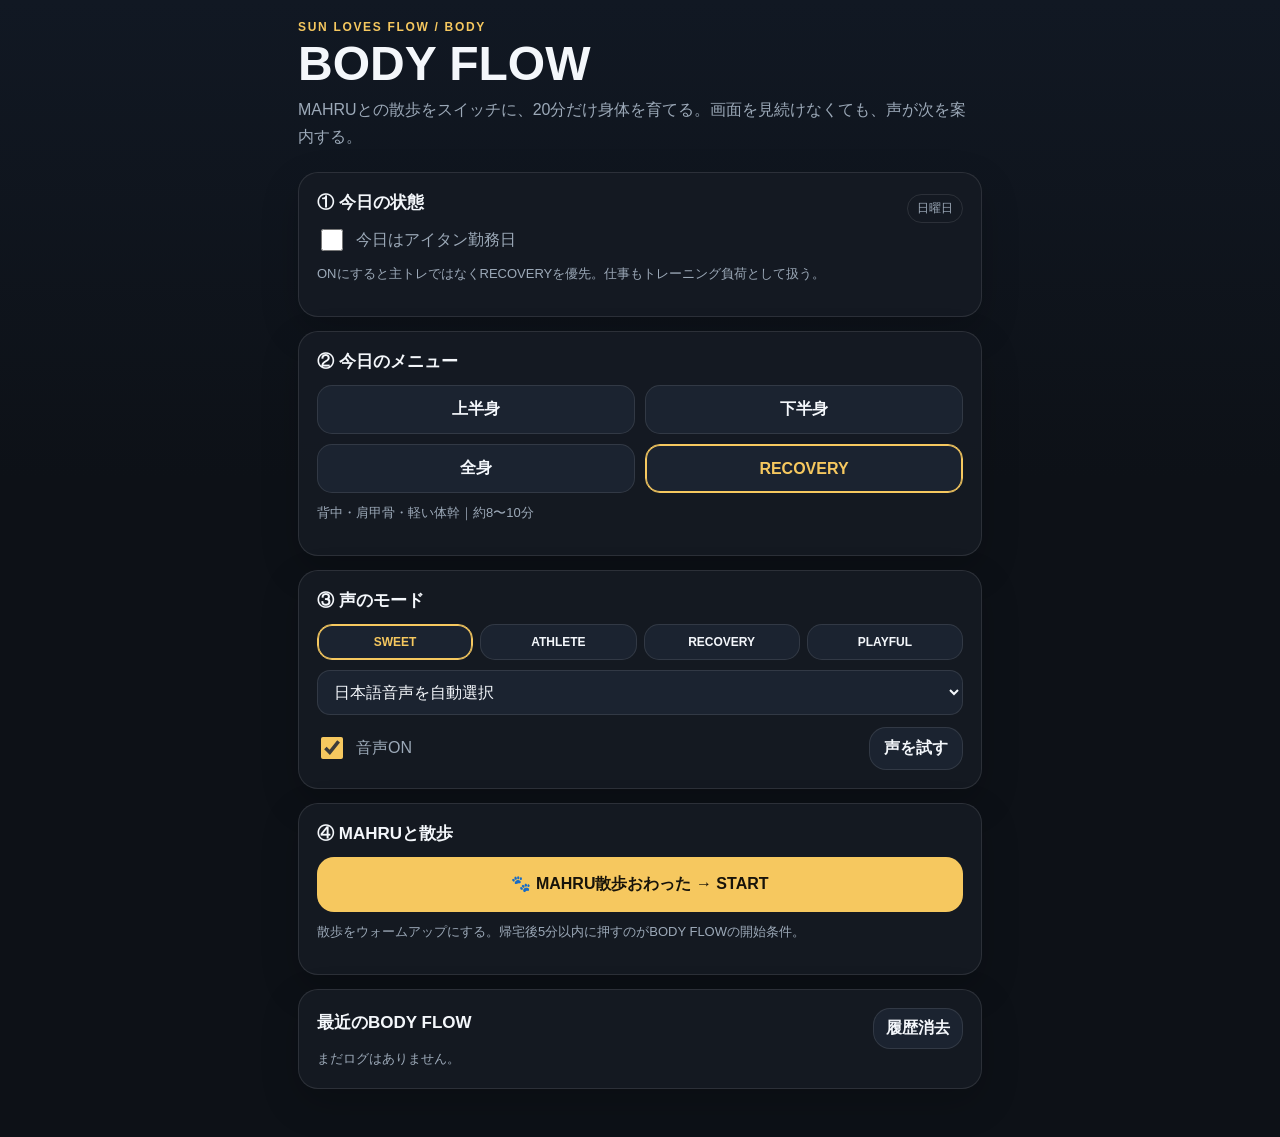
==== body-flow/index.html @ 59cd30d0 "feat: add BODY FLOW voice trainer MVP" ====
<!DOCTYPE html>
<html lang="ja">
<head>
  <meta charset="UTF-8" />
  <meta name="viewport" content="width=device-width, initial-scale=1, viewport-fit=cover" />
  <meta name="theme-color" content="#0d1117" />
  <title>BODY FLOW｜MASA Voice Trainer</title>
  <style>
    :root {
      --bg: #0d1117;
      --panel: #151b23;
      --panel-2: #1b2330;
      --text: #f4f7fb;
      --muted: #9ca9b8;
      --line: rgba(255,255,255,.10);
      --accent: #f6c85f;
      --ok: #74d99f;
      --danger: #ff8f8f;
      --radius: 20px;
    }
    * { box-sizing: border-box; }
    html { background: var(--bg); }
    body {
      margin: 0;
      min-height: 100vh;
      font-family: -apple-system, BlinkMacSystemFont, "Segoe UI", "Hiragino Sans", "Noto Sans JP", sans-serif;
      color: var(--text);
      background: linear-gradient(180deg, #111823 0%, var(--bg) 42%);
    }
    button, select, input, textarea { font: inherit; }
    button { -webkit-tap-highlight-color: transparent; }
    .app {
      width: min(720px, 100%);
      margin: 0 auto;
      padding: max(20px, env(safe-area-inset-top)) 18px max(34px, env(safe-area-inset-bottom));
    }
    .eyebrow {
      letter-spacing: .14em;
      text-transform: uppercase;
      font-size: 12px;
      color: var(--accent);
      font-weight: 800;
    }
    h1 { margin: 6px 0 8px; font-size: clamp(30px, 9vw, 48px); line-height: 1; }
    .lead { margin: 0 0 22px; color: var(--muted); line-height: 1.7; }
    .card {
      background: rgba(21, 27, 35, .96);
      border: 1px solid var(--line);
      border-radius: var(--radius);
      padding: 18px;
      margin: 14px 0;
      box-shadow: 0 14px 38px rgba(0,0,0,.18);
    }
    .card h2 { margin: 0 0 12px; font-size: 17px; }
    .row { display: flex; gap: 10px; align-items: center; flex-wrap: wrap; }
    .space { justify-content: space-between; }
    .toggle {
      display: flex;
      align-items: center;
      gap: 10px;
      color: var(--muted);
      cursor: pointer;
    }
    .toggle input { width: 22px; height: 22px; accent-color: var(--accent); }
    .mode-grid {
      display: grid;
      grid-template-columns: repeat(2, 1fr);
      gap: 10px;
    }
    .mode-btn, .voice-btn {
      border: 1px solid var(--line);
      background: var(--panel-2);
      color: var(--text);
      border-radius: 15px;
      padding: 13px 10px;
      font-weight: 800;
      cursor: pointer;
    }
    .mode-btn.active, .voice-btn.active {
      border-color: var(--accent);
      box-shadow: inset 0 0 0 1px var(--accent);
      color: var(--accent);
    }
    .voice-grid { display: grid; grid-template-columns: repeat(4, 1fr); gap: 7px; }
    .voice-btn { padding: 10px 5px; font-size: 12px; }
    select {
      width: 100%;
      margin-top: 10px;
      padding: 12px;
      border-radius: 13px;
      border: 1px solid var(--line);
      color: var(--text);
      background: var(--panel-2);
    }
    .walk-btn, .primary, .secondary, .danger {
      width: 100%;
      border: 0;
      border-radius: 17px;
      padding: 17px 16px;
      font-weight: 900;
      cursor: pointer;
    }
    .walk-btn, .primary { background: var(--accent); color: #17130a; }
    .secondary { background: var(--panel-2); color: var(--text); border: 1px solid var(--line); }
    .danger { background: rgba(255,143,143,.10); color: var(--danger); border: 1px solid rgba(255,143,143,.25); }
    .hint { color: var(--muted); font-size: 13px; line-height: 1.6; margin-top: 10px; }
    .session { display: none; }
    .session.show { display: block; }
    .phase { color: var(--accent); font-size: 13px; font-weight: 900; letter-spacing: .08em; }
    .exercise { font-size: clamp(28px, 8vw, 42px); font-weight: 900; line-height: 1.1; margin: 9px 0; }
    .target { color: var(--muted); font-size: 16px; }
    .timer { font-size: clamp(62px, 20vw, 104px); font-weight: 900; line-height: 1; margin: 22px 0 10px; font-variant-numeric: tabular-nums; }
    .progress { height: 7px; border-radius: 999px; background: #26303d; overflow: hidden; }
    .progress > div { height: 100%; width: 0%; background: var(--accent); transition: width .25s linear; }
    .cue { min-height: 48px; color: var(--muted); line-height: 1.6; margin: 14px 0; }
    .controls { display: grid; grid-template-columns: 1fr 1fr; gap: 10px; }
    .full { grid-column: 1 / -1; }
    .log { display: none; }
    .log.show { display: block; }
    label.small { display: block; margin: 12px 0 5px; color: var(--muted); font-size: 13px; }
    input[type="number"], input[type="text"], textarea {
      width: 100%; border: 1px solid var(--line); background: var(--panel-2); color: var(--text);
      border-radius: 13px; padding: 12px;
    }
    textarea { min-height: 72px; resize: vertical; }
    .history { font-size: 13px; color: var(--muted); line-height: 1.6; }
    .badge { display: inline-block; border: 1px solid var(--line); border-radius: 999px; padding: 5px 9px; font-size: 12px; color: var(--muted); }
    .status { color: var(--ok); font-weight: 800; font-size: 13px; }
    @media (max-width: 420px) {
      .voice-grid { grid-template-columns: repeat(2, 1fr); }
    }
  </style>
</head>
<body>
  <main class="app">
    <div class="eyebrow">Sun Loves Flow / Body</div>
    <h1>BODY FLOW</h1>
    <p class="lead">MAHRUとの散歩をスイッチに、20分だけ身体を育てる。画面を見続けなくても、声が次を案内する。</p>

    <section id="setup">
      <div class="card">
        <div class="row space">
          <h2>① 今日の状態</h2>
          <span class="badge" id="dayLabel"></span>
        </div>
        <label class="toggle">
          <input id="aitanToggle" type="checkbox" />
          <span>今日はアイタン勤務日</span>
        </label>
        <p class="hint">ONにすると主トレではなくRECOVERYを優先。仕事もトレーニング負荷として扱う。</p>
      </div>

      <div class="card">
        <h2>② 今日のメニュー</h2>
        <div class="mode-grid" id="routineButtons">
          <button class="mode-btn" data-routine="upper">上半身</button>
          <button class="mode-btn" data-routine="lower">下半身</button>
          <button class="mode-btn" data-routine="full">全身</button>
          <button class="mode-btn" data-routine="recovery">RECOVERY</button>
        </div>
        <p class="hint" id="routineSummary"></p>
      </div>

      <div class="card">
        <h2>③ 声のモード</h2>
        <div class="voice-grid" id="voiceModeButtons">
          <button class="voice-btn active" data-voice-mode="sweet">SWEET</button>
          <button class="voice-btn" data-voice-mode="athlete">ATHLETE</button>
          <button class="voice-btn" data-voice-mode="recovery">RECOVERY</button>
          <button class="voice-btn" data-voice-mode="playful">PLAYFUL</button>
        </div>
        <select id="voiceSelect" aria-label="音声を選択">
          <option value="">日本語音声を自動選択</option>
        </select>
        <div class="row space" style="margin-top:12px">
          <label class="toggle"><input id="voiceToggle" type="checkbox" checked />音声ON</label>
          <button id="voiceTest" class="secondary" style="width:auto;padding:10px 14px">声を試す</button>
        </div>
      </div>

      <div class="card">
        <h2>④ MAHRUと散歩</h2>
        <button id="walkDone" class="walk-btn">🐾 MAHRU散歩おわった → START</button>
        <p class="hint">散歩をウォームアップにする。帰宅後5分以内に押すのがBODY FLOWの開始条件。</p>
      </div>
    </section>

    <section id="session" class="session">
      <div class="card">
        <div class="row space"><span class="phase" id="phaseLabel">WORK</span><span class="status" id="stepLabel"></span></div>
        <div class="exercise" id="exerciseName"></div>
        <div class="target" id="exerciseTarget"></div>
        <div class="timer" id="timer">00:00</div>
        <div class="progress"><div id="progressBar"></div></div>
        <div class="cue" id="cue"></div>
        <div class="controls">
          <button id="pauseBtn" class="secondary">一時停止</button>
          <button id="skipBtn" class="secondary">次へ</button>
          <button id="stopBtn" class="danger full">今日はここまで</button>
        </div>
      </div>
    </section>

    <section id="log" class="log">
      <div class="card">
        <h2>30秒ログ</h2>
        <p class="hint">評価ではなく観察。次回の負荷調整に使う。</p>
        <label class="small" for="effort">体感強度 1〜10</label>
        <input id="effort" type="number" min="1" max="10" inputmode="numeric" placeholder="7" />
        <label class="small" for="pain">痛み／違和感</label>
        <input id="pain" type="text" placeholder="なし / 右肩少し など" />
        <label class="small" for="note">一言</label>
        <textarea id="note" placeholder="今日の身体はどうだった？"></textarea>
        <button id="saveLog" class="primary" style="margin-top:14px">ログを保存</button>
      </div>
    </section>

    <section class="card">
      <div class="row space"><h2>最近のBODY FLOW</h2><button id="clearLogs" class="secondary" style="width:auto;padding:9px 12px">履歴消去</button></div>
      <div id="history" class="history">まだログはありません。</div>
    </section>
  </main>

<script>
(() => {
  const routines = {
    upper: {
      label: '上半身', summary: '胸・肩・背中・体幹｜約20〜25分',
      exercises: [
        ['プッシュアップ', '10回', 42, 45, 3, '胸を落とすより、身体を一本に。あと2回残す。'],
        ['パイクプッシュアップ', '8回', 38, 50, 3, '頭頂を床へ。肩に乗せる。首はすくめない。'],
        ['お辞儀背中', '12回', 72, 40, 3, '3秒で倒す、1秒止める、3秒で戻す。胸は潰さない。'],
        ['ナロープッシュアップ', '8回', 36, 45, 2, '肘を開きすぎず、丁寧に。'],
        ['プランク', '45秒', 45, 30, 2, '呼吸を止めず、みぞおちと骨盤をつなぐ。']
      ]
    },
    lower: {
      label: '下半身', summary: '脚・尻・体幹｜約20〜25分',
      exercises: [
        ['ブルガリアンスクワット右', '10回', 45, 20, 3, '前脚の足裏全体で床を押す。'],
        ['ブルガリアンスクワット左', '10回', 45, 45, 3, '膝とつま先の方向をそろえる。'],
        ['スロースクワット', '15回', 60, 45, 3, '股関節から座る。反動ではなくコントロール。'],
        ['シングルレッグヒップリフト右', '15回', 48, 20, 3, '腰を反らず、お尻で持ち上げる。'],
        ['シングルレッグヒップリフト左', '15回', 48, 40, 3, '骨盤を水平に。'],
        ['サイドプランク右', '35秒', 35, 15, 2, '頭から足まで長く。'],
        ['サイドプランク左', '35秒', 35, 30, 2, '呼吸を続ける。']
      ]
    },
    full: {
      label: '全身', summary: '肩・胸・背中・脚・尻｜約25〜30分',
      exercises: [
        ['プッシュアップ', '10回', 42, 40, 3, '身体を一本に。'],
        ['パイクプッシュアップ', '8回', 38, 45, 3, '肩に体重を乗せる。'],
        ['お辞儀背中', '12回', 72, 40, 3, '指先を遠く、肩甲骨は軽く中央へ。'],
        ['ブルガリアンスクワット右', '10回', 45, 15, 3, '足裏全体で押す。'],
        ['ブルガリアンスクワット左', '10回', 45, 40, 3, '骨盤を安定させる。'],
        ['ヒップリフト', '15回', 48, 40, 3, 'お尻で上げる。'],
        ['プランク', '45秒', 45, 30, 2, '呼吸しながら全身をつなぐ。']
      ]
    },
    recovery: {
      label: 'RECOVERY', summary: '背中・肩甲骨・軽い体幹｜約8〜10分',
      exercises: [
        ['お辞儀背中', '10回', 60, 25, 2, '軽く動かして背中を起こす。'],
        ['肩甲骨モビリティ', '60秒', 60, 20, 1, '大きく、痛くない範囲で。'],
        ['軽いプッシュアップ', '8回', 32, 30, 2, '余裕を残して終了。'],
        ['デッドバグ or プランク', '60秒', 60, 20, 1, '呼吸と体幹をつなぐ。'],
        ['呼吸・ストレッチ', '2分', 120, 0, 1, '吐く息を長めに。今日は整えて終える。']
      ]
    }
  };

  const phrases = {
    sweet: {
      start: ['まさ、今日も少しだけ積み上げよ。', '散歩おつかれさま。ここから身体つくろっか。'],
      rest: ['いい感じ。肩の力抜いて休も。', 'ナイス。次に備えて呼吸しよ。'],
      finish: ['おわり。今日も身体にちゃんと積み上がったよ。', '完了。やりすぎないのも強さだよ。']
    },
    athlete: {
      start: ['セッション開始。フォーム優先。一本ずつ積む。'],
      rest: ['セット完了。呼吸を整えて次へ。'],
      finish: ['セッション完了。今日の刺激を回復につなげる。']
    },
    recovery: {
      start: ['今日は整える日。頑張りすぎ禁止。'],
      rest: ['力を抜いて大丈夫。回復もトレーニング。'],
      finish: ['今日はここまで。回復して強くなろ。']
    },
    playful: {
      start: ['まさ、散歩で終わった気になってないよね。あとちょい行こ。'],
      rest: ['はい休憩。まだ逃げんでええよ。'],
      finish: ['えらい。今日のまさ、ちゃんと仕事した。']
    }
  };

  let routineKey = suggestRoutine();
  let voiceMode = 'sweet';
  let steps = [];
  let stepIndex = 0;
  let phase = 'work';
  let remaining = 0;
  let phaseTotal = 1;
  let timerId = null;
  let paused = false;
  let sessionStartedAt = null;
  let wakeLock = null;

  const $ = id => document.getElementById(id);
  const routineButtons = [...document.querySelectorAll('.mode-btn')];
  const voiceButtons = [...document.querySelectorAll('.voice-btn')];

  function suggestRoutine() {
    const day = new Date().getDay();
    if (day === 1) return 'upper';
    if (day === 2) return 'lower';
    if (day === 6) return 'full';
    return 'recovery';
  }

  function syncSetup() {
    const names = ['日','月','火','水','木','金','土'];
    $('dayLabel').textContent = `${names[new Date().getDay()]}曜日`;
    routineButtons.forEach(b => b.classList.toggle('active', b.dataset.routine === routineKey));
    $('routineSummary').textContent = routines[routineKey].summary;
  }

  routineButtons.forEach(btn => btn.addEventListener('click', () => {
    routineKey = btn.dataset.routine;
    $('aitanToggle').checked = routineKey === 'recovery' ? $('aitanToggle').checked : false;
    syncSetup();
  }));

  $('aitanToggle').addEventListener('change', e => {
    if (e.target.checked) routineKey = 'recovery';
    else routineKey = suggestRoutine();
    syncSetup();
  });

  voiceButtons.forEach(btn => btn.addEventListener('click', () => {
    voiceMode = btn.dataset.voiceMode;
    voiceButtons.forEach(b => b.classList.toggle('active', b === btn));
  }));

  function loadVoices() {
    const select = $('voiceSelect');
    const old = select.value;
    const jp = speechSynthesis.getVoices().filter(v => /^ja(-|_)/i.test(v.lang));
    select.innerHTML = '<option value="">日本語音声を自動選択</option>' + jp.map(v => `<option value="${escapeHtml(v.name)}">${escapeHtml(v.name)} (${v.lang})</option>`).join('');
    if ([...select.options].some(o => o.value === old)) select.value = old;
  }

  function escapeHtml(s) { return s.replace(/[&<>'"]/g, c => ({'&':'&amp;','<':'&lt;','>':'&gt;',"'":'&#39;','"':'&quot;'}[c])); }
  loadVoices();
  if ('speechSynthesis' in window) speechSynthesis.onvoiceschanged = loadVoices;

  function speak(text) {
    if (!$('voiceToggle').checked || !('speechSynthesis' in window)) return;
    speechSynthesis.cancel();
    const u = new SpeechSynthesisUtterance(text);
    u.lang = 'ja-JP';
    u.rate = voiceMode === 'athlete' ? 1.08 : 1.0;
    u.pitch = voiceMode === 'sweet' ? 1.35 : voiceMode === 'playful' ? 1.22 : 1.05;
    const voices = speechSynthesis.getVoices();
    const selected = $('voiceSelect').value;
    u.voice = voices.find(v => v.name === selected) || voices.find(v => /^ja(-|_)/i.test(v.lang)) || null;
    speechSynthesis.speak(u);
  }

  function pick(arr) { return arr[Math.floor(Math.random() * arr.length)]; }

  $('voiceTest').addEventListener('click', () => speak(pick(phrases[voiceMode].start)));

  function buildSteps(key) {
    const out = [];
    routines[key].exercises.forEach(([name,target,work,rest,sets,cue]) => {
      for (let set = 1; set <= sets; set++) out.push({ name, target, work, rest, set, sets, cue });
    });
    return out;
  }

  async function requestWakeLock() {
    try { if ('wakeLock' in navigator) wakeLock = await navigator.wakeLock.request('screen'); } catch (_) {}
  }

  $('walkDone').addEventListener('click', async () => {
    steps = buildSteps(routineKey);
    stepIndex = 0;
    sessionStartedAt = new Date();
    $('setup').style.display = 'none';
    $('session').classList.add('show');
    $('log').classList.remove('show');
    await requestWakeLock();
    speak(pick(phrases[voiceMode].start));
    setTimeout(() => startWork(), 850);
  });

  function startWork() {
    clearInterval(timerId);
    if (stepIndex >= steps.length) return finishSession();
    phase = 'work';
    paused = false;
    const s = steps[stepIndex];
    remaining = s.work;
    phaseTotal = s.work;
    $('phaseLabel').textContent = 'WORK';
    $('exerciseName').textContent = s.name;
    $('exerciseTarget').textContent = `${s.target} ｜ ${s.set}/${s.sets} SET`;
    $('stepLabel').textContent = `${stepIndex + 1}/${steps.length}`;
    $('cue').textContent = s.cue;
    $('pauseBtn').textContent = '一時停止';
    speak(`${s.name}。${s.target}。セット${s.set}。${s.cue}`);
    renderTimer();
    timerId = setInterval(tick, 1000);
  }

  function startRest() {
    const s = steps[stepIndex];
    if (!s.rest) { stepIndex++; return startWork(); }
    clearInterval(timerId);
    phase = 'rest';
    remaining = s.rest;
    phaseTotal = s.rest;
    $('phaseLabel').textContent = 'REST';
    $('exerciseName').textContent = '休憩';
    $('exerciseTarget').textContent = `次：${steps[stepIndex + 1]?.name || 'FINISH'}`;
    $('cue').textContent = '呼吸を整える。水分は少量ずつ。';
    speak(pick(phrases[voiceMode].rest) + (steps[stepIndex + 1] ? ` 次は${steps[stepIndex + 1].name}。` : ''));
    renderTimer();
    timerId = setInterval(tick, 1000);
  }

  function tick() {
    if (paused) return;
    remaining--;
    if (remaining === 10) speak('あと10秒。');
    if (remaining <= 0) {
      if (phase === 'work') startRest();
      else { stepIndex++; startWork(); }
      return;
    }
    renderTimer();
  }

  function renderTimer() {
    const m = String(Math.floor(Math.max(0, remaining) / 60)).padStart(2,'0');
    const s = String(Math.max(0, remaining) % 60).padStart(2,'0');
    $('timer').textContent = `${m}:${s}`;
    const pct = phaseTotal ? 100 * (1 - remaining / phaseTotal) : 0;
    $('progressBar').style.width = `${Math.min(100, Math.max(0, pct))}%`;
  }

  $('pauseBtn').addEventListener('click', () => {
    paused = !paused;
    $('pauseBtn').textContent = paused ? '再開' : '一時停止';
    if (paused) speechSynthesis.cancel();
    else speak('再開するよ。');
  });

  $('skipBtn').addEventListener('click', () => {
    if (phase === 'work') startRest();
    else { stepIndex++; startWork(); }
  });

  $('stopBtn').addEventListener('click', () => finishSession(true));

  function finishSession(stopped = false) {
    clearInterval(timerId);
    speechSynthesis.cancel();
    if (!stopped) speak(pick(phrases[voiceMode].finish));
    else speak('今日はここまで。無理せず回復につなげよ。');
    $('session').classList.remove('show');
    $('log').classList.add('show');
    if (wakeLock) { try { wakeLock.release(); } catch (_) {} wakeLock = null; }
  }

  $('saveLog').addEventListener('click', () => {
    const logs = JSON.parse(localStorage.getItem('bodyFlowLogs') || '[]');
    const log = {
      date: new Date().toISOString(),
      routine: routines[routineKey].label,
      effort: $('effort').value || '-',
      pain: $('pain').value.trim() || 'なし',
      note: $('note').value.trim() || '',
      minutes: sessionStartedAt ? Math.max(1, Math.round((Date.now() - sessionStartedAt.getTime()) / 60000)) : '-'
    };
    logs.unshift(log);
    localStorage.setItem('bodyFlowLogs', JSON.stringify(logs.slice(0, 35)));
    $('effort').value = ''; $('pain').value = ''; $('note').value = '';
    $('log').classList.remove('show');
    $('setup').style.display = '';
    renderHistory();
    speak('ログ保存。今日のBODY FLOW、完了。');
  });

  $('clearLogs').addEventListener('click', () => {
    if (confirm('BODY FLOWの端末内ログを消去しますか？')) {
      localStorage.removeItem('bodyFlowLogs'); renderHistory();
    }
  });

  function renderHistory() {
    const logs = JSON.parse(localStorage.getItem('bodyFlowLogs') || '[]');
    if (!logs.length) { $('history').textContent = 'まだログはありません。'; return; }
    $('history').innerHTML = logs.slice(0, 5).map(l => {
      const d = new Date(l.date);
      return `<div style="padding:9px 0;border-bottom:1px solid var(--line)"><strong style="color:var(--text)">${d.getMonth()+1}/${d.getDate()} ${escapeHtml(l.routine)}</strong>｜強度 ${escapeHtml(String(l.effort))}｜${escapeHtml(String(l.minutes))}分<br>違和感：${escapeHtml(l.pain)}${l.note ? `<br>${escapeHtml(l.note)}` : ''}</div>`;
    }).join('');
  }

  document.addEventListener('visibilitychange', async () => {
    if (document.visibilityState === 'visible' && $('session').classList.contains('show')) await requestWakeLock();
  });

  syncSetup();
  renderHistory();
})();
</script>
</body>
</html>
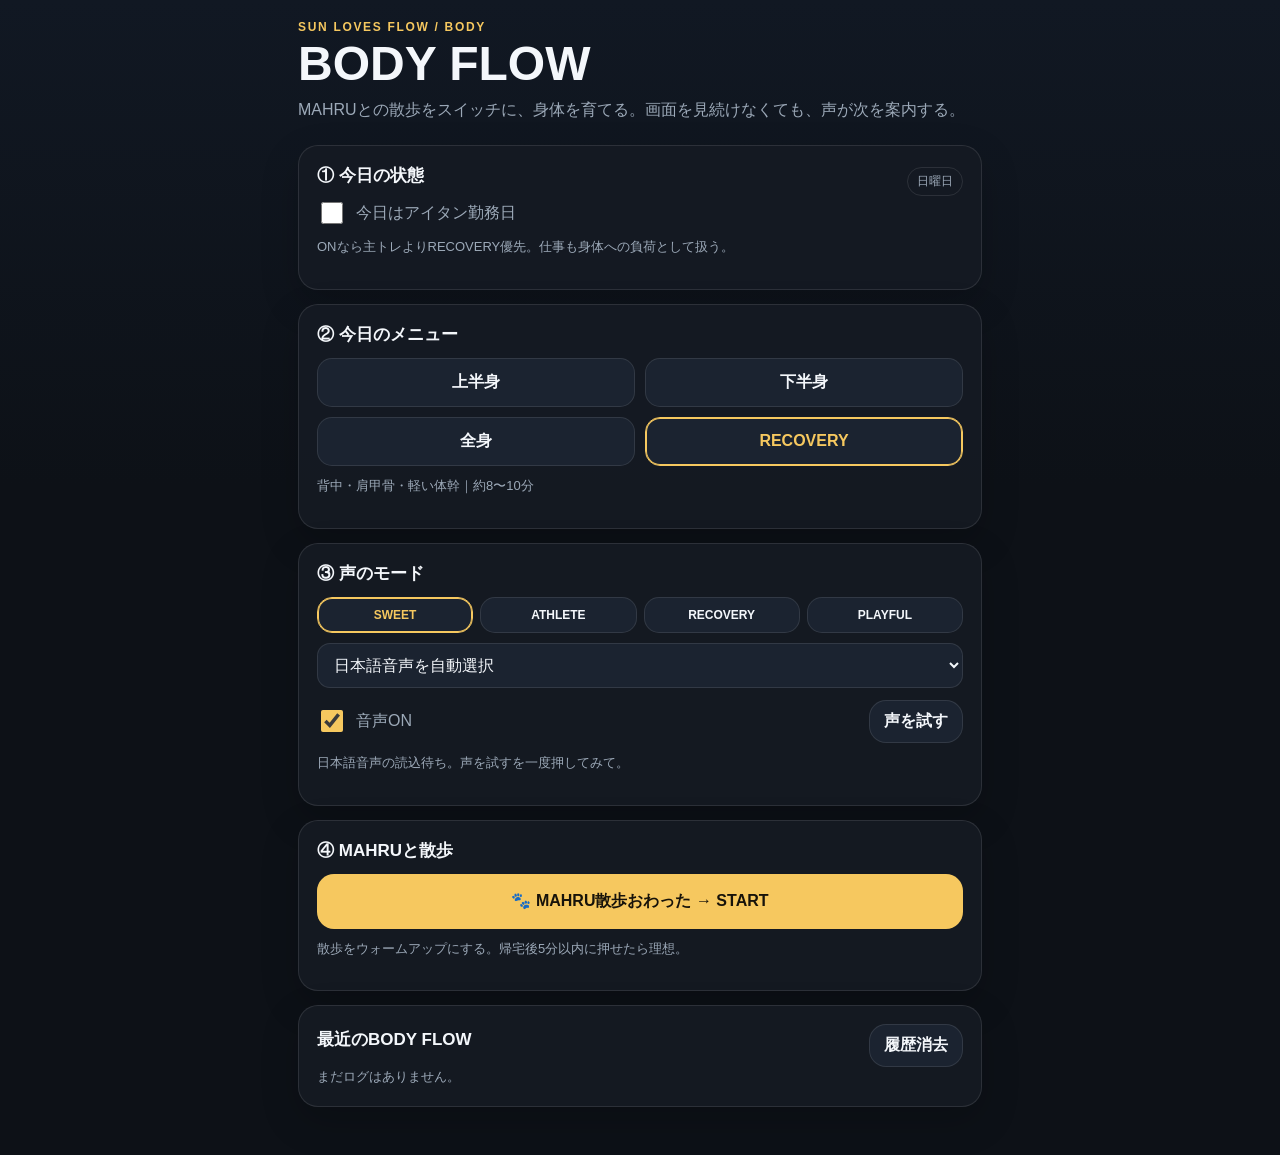
==== commit da0ebb81: "fix(body-flow): harden iPhone voice and timer behavior" ====
--- a/body-flow/index.html
+++ b/body-flow/index.html
@@ -4,516 +4,177 @@
   <meta charset="UTF-8" />
   <meta name="viewport" content="width=device-width, initial-scale=1, viewport-fit=cover" />
   <meta name="theme-color" content="#0d1117" />
+  <meta name="apple-mobile-web-app-capable" content="yes" />
+  <meta name="apple-mobile-web-app-status-bar-style" content="black-translucent" />
   <title>BODY FLOW｜MASA Voice Trainer</title>
   <style>
-    :root {
-      --bg: #0d1117;
-      --panel: #151b23;
-      --panel-2: #1b2330;
-      --text: #f4f7fb;
-      --muted: #9ca9b8;
-      --line: rgba(255,255,255,.10);
-      --accent: #f6c85f;
-      --ok: #74d99f;
-      --danger: #ff8f8f;
-      --radius: 20px;
-    }
-    * { box-sizing: border-box; }
-    html { background: var(--bg); }
-    body {
-      margin: 0;
-      min-height: 100vh;
-      font-family: -apple-system, BlinkMacSystemFont, "Segoe UI", "Hiragino Sans", "Noto Sans JP", sans-serif;
-      color: var(--text);
-      background: linear-gradient(180deg, #111823 0%, var(--bg) 42%);
-    }
-    button, select, input, textarea { font: inherit; }
-    button { -webkit-tap-highlight-color: transparent; }
-    .app {
-      width: min(720px, 100%);
-      margin: 0 auto;
-      padding: max(20px, env(safe-area-inset-top)) 18px max(34px, env(safe-area-inset-bottom));
-    }
-    .eyebrow {
-      letter-spacing: .14em;
-      text-transform: uppercase;
-      font-size: 12px;
-      color: var(--accent);
-      font-weight: 800;
-    }
-    h1 { margin: 6px 0 8px; font-size: clamp(30px, 9vw, 48px); line-height: 1; }
-    .lead { margin: 0 0 22px; color: var(--muted); line-height: 1.7; }
-    .card {
-      background: rgba(21, 27, 35, .96);
-      border: 1px solid var(--line);
-      border-radius: var(--radius);
-      padding: 18px;
-      margin: 14px 0;
-      box-shadow: 0 14px 38px rgba(0,0,0,.18);
-    }
-    .card h2 { margin: 0 0 12px; font-size: 17px; }
-    .row { display: flex; gap: 10px; align-items: center; flex-wrap: wrap; }
-    .space { justify-content: space-between; }
-    .toggle {
-      display: flex;
-      align-items: center;
-      gap: 10px;
-      color: var(--muted);
-      cursor: pointer;
-    }
-    .toggle input { width: 22px; height: 22px; accent-color: var(--accent); }
-    .mode-grid {
-      display: grid;
-      grid-template-columns: repeat(2, 1fr);
-      gap: 10px;
-    }
-    .mode-btn, .voice-btn {
-      border: 1px solid var(--line);
-      background: var(--panel-2);
-      color: var(--text);
-      border-radius: 15px;
-      padding: 13px 10px;
-      font-weight: 800;
-      cursor: pointer;
-    }
-    .mode-btn.active, .voice-btn.active {
-      border-color: var(--accent);
-      box-shadow: inset 0 0 0 1px var(--accent);
-      color: var(--accent);
-    }
-    .voice-grid { display: grid; grid-template-columns: repeat(4, 1fr); gap: 7px; }
-    .voice-btn { padding: 10px 5px; font-size: 12px; }
-    select {
-      width: 100%;
-      margin-top: 10px;
-      padding: 12px;
-      border-radius: 13px;
-      border: 1px solid var(--line);
-      color: var(--text);
-      background: var(--panel-2);
-    }
-    .walk-btn, .primary, .secondary, .danger {
-      width: 100%;
-      border: 0;
-      border-radius: 17px;
-      padding: 17px 16px;
-      font-weight: 900;
-      cursor: pointer;
-    }
-    .walk-btn, .primary { background: var(--accent); color: #17130a; }
-    .secondary { background: var(--panel-2); color: var(--text); border: 1px solid var(--line); }
-    .danger { background: rgba(255,143,143,.10); color: var(--danger); border: 1px solid rgba(255,143,143,.25); }
-    .hint { color: var(--muted); font-size: 13px; line-height: 1.6; margin-top: 10px; }
-    .session { display: none; }
-    .session.show { display: block; }
-    .phase { color: var(--accent); font-size: 13px; font-weight: 900; letter-spacing: .08em; }
-    .exercise { font-size: clamp(28px, 8vw, 42px); font-weight: 900; line-height: 1.1; margin: 9px 0; }
-    .target { color: var(--muted); font-size: 16px; }
-    .timer { font-size: clamp(62px, 20vw, 104px); font-weight: 900; line-height: 1; margin: 22px 0 10px; font-variant-numeric: tabular-nums; }
-    .progress { height: 7px; border-radius: 999px; background: #26303d; overflow: hidden; }
-    .progress > div { height: 100%; width: 0%; background: var(--accent); transition: width .25s linear; }
-    .cue { min-height: 48px; color: var(--muted); line-height: 1.6; margin: 14px 0; }
-    .controls { display: grid; grid-template-columns: 1fr 1fr; gap: 10px; }
-    .full { grid-column: 1 / -1; }
-    .log { display: none; }
-    .log.show { display: block; }
-    label.small { display: block; margin: 12px 0 5px; color: var(--muted); font-size: 13px; }
-    input[type="number"], input[type="text"], textarea {
-      width: 100%; border: 1px solid var(--line); background: var(--panel-2); color: var(--text);
-      border-radius: 13px; padding: 12px;
-    }
-    textarea { min-height: 72px; resize: vertical; }
-    .history { font-size: 13px; color: var(--muted); line-height: 1.6; }
-    .badge { display: inline-block; border: 1px solid var(--line); border-radius: 999px; padding: 5px 9px; font-size: 12px; color: var(--muted); }
-    .status { color: var(--ok); font-weight: 800; font-size: 13px; }
-    @media (max-width: 420px) {
-      .voice-grid { grid-template-columns: repeat(2, 1fr); }
-    }
+    :root{--bg:#0d1117;--panel:#151b23;--panel2:#1b2330;--text:#f4f7fb;--muted:#9ca9b8;--line:rgba(255,255,255,.10);--accent:#f6c85f;--ok:#74d99f;--danger:#ff8f8f;--radius:20px}
+    *{box-sizing:border-box}html{background:var(--bg)}body{margin:0;min-height:100vh;font-family:-apple-system,BlinkMacSystemFont,"Segoe UI","Hiragino Sans","Noto Sans JP",sans-serif;color:var(--text);background:linear-gradient(180deg,#111823 0%,var(--bg) 42%)}button,select,input,textarea{font:inherit}button{-webkit-tap-highlight-color:transparent}.app{width:min(720px,100%);margin:0 auto;padding:max(20px,env(safe-area-inset-top)) 18px max(34px,env(safe-area-inset-bottom))}.eyebrow{letter-spacing:.14em;text-transform:uppercase;font-size:12px;color:var(--accent);font-weight:800}h1{margin:6px 0 8px;font-size:clamp(30px,9vw,48px);line-height:1}.lead{margin:0 0 22px;color:var(--muted);line-height:1.7}.card{background:rgba(21,27,35,.96);border:1px solid var(--line);border-radius:var(--radius);padding:18px;margin:14px 0;box-shadow:0 14px 38px rgba(0,0,0,.18)}.card h2{margin:0 0 12px;font-size:17px}.row{display:flex;gap:10px;align-items:center;flex-wrap:wrap}.space{justify-content:space-between}.toggle{display:flex;align-items:center;gap:10px;color:var(--muted);cursor:pointer}.toggle input{width:22px;height:22px;accent-color:var(--accent)}.mode-grid{display:grid;grid-template-columns:repeat(2,1fr);gap:10px}.voice-grid{display:grid;grid-template-columns:repeat(4,1fr);gap:7px}.mode-btn,.voice-btn{border:1px solid var(--line);background:var(--panel2);color:var(--text);border-radius:15px;padding:13px 10px;font-weight:800;cursor:pointer}.voice-btn{padding:10px 5px;font-size:12px}.mode-btn.active,.voice-btn.active{border-color:var(--accent);box-shadow:inset 0 0 0 1px var(--accent);color:var(--accent)}select,input[type="number"],input[type="text"],textarea{width:100%;padding:12px;border-radius:13px;border:1px solid var(--line);color:var(--text);background:var(--panel2)}select{margin-top:10px}.walk-btn,.primary,.secondary,.danger{width:100%;border:0;border-radius:17px;padding:17px 16px;font-weight:900;cursor:pointer}.walk-btn,.primary{background:var(--accent);color:#17130a}.secondary{background:var(--panel2);color:var(--text);border:1px solid var(--line)}.danger{background:rgba(255,143,143,.10);color:var(--danger);border:1px solid rgba(255,143,143,.25)}.hint{color:var(--muted);font-size:13px;line-height:1.6;margin-top:10px}.session,.log{display:none}.session.show,.log.show{display:block}.phase{color:var(--accent);font-size:13px;font-weight:900;letter-spacing:.08em}.exercise{font-size:clamp(28px,8vw,42px);font-weight:900;line-height:1.1;margin:9px 0}.target{color:var(--muted);font-size:16px}.timer{font-size:clamp(62px,20vw,104px);font-weight:900;line-height:1;margin:22px 0 10px;font-variant-numeric:tabular-nums}.progress{height:7px;border-radius:999px;background:#26303d;overflow:hidden}.progress>div{height:100%;width:0%;background:var(--accent);transition:width .2s linear}.cue{min-height:48px;color:var(--muted);line-height:1.6;margin:14px 0}.controls{display:grid;grid-template-columns:1fr 1fr;gap:10px}.full{grid-column:1/-1}.badge{display:inline-block;border:1px solid var(--line);border-radius:999px;padding:5px 9px;font-size:12px;color:var(--muted)}.status{color:var(--ok);font-weight:800;font-size:13px}.history{font-size:13px;color:var(--muted);line-height:1.6}label.small{display:block;margin:12px 0 5px;color:var(--muted);font-size:13px}textarea{min-height:72px;resize:vertical}.mini{width:auto;padding:10px 14px}.warning{color:var(--accent)}@media(max-width:420px){.voice-grid{grid-template-columns:repeat(2,1fr)}}
   </style>
 </head>
 <body>
-  <main class="app">
-    <div class="eyebrow">Sun Loves Flow / Body</div>
-    <h1>BODY FLOW</h1>
-    <p class="lead">MAHRUとの散歩をスイッチに、20分だけ身体を育てる。画面を見続けなくても、声が次を案内する。</p>
+<main class="app">
+  <div class="eyebrow">Sun Loves Flow / Body</div>
+  <h1>BODY FLOW</h1>
+  <p class="lead">MAHRUとの散歩をスイッチに、身体を育てる。画面を見続けなくても、声が次を案内する。</p>
 
-    <section id="setup">
-      <div class="card">
-        <div class="row space">
-          <h2>① 今日の状態</h2>
-          <span class="badge" id="dayLabel"></span>
-        </div>
-        <label class="toggle">
-          <input id="aitanToggle" type="checkbox" />
-          <span>今日はアイタン勤務日</span>
-        </label>
-        <p class="hint">ONにすると主トレではなくRECOVERYを優先。仕事もトレーニング負荷として扱う。</p>
+  <section id="setup">
+    <div class="card">
+      <div class="row space"><h2>① 今日の状態</h2><span class="badge" id="dayLabel"></span></div>
+      <label class="toggle"><input id="aitanToggle" type="checkbox"><span>今日はアイタン勤務日</span></label>
+      <p class="hint">ONなら主トレよりRECOVERY優先。仕事も身体への負荷として扱う。</p>
+    </div>
+
+    <div class="card">
+      <h2>② 今日のメニュー</h2>
+      <div class="mode-grid">
+        <button class="mode-btn" data-routine="upper">上半身</button>
+        <button class="mode-btn" data-routine="lower">下半身</button>
+        <button class="mode-btn" data-routine="full">全身</button>
+        <button class="mode-btn" data-routine="recovery">RECOVERY</button>
       </div>
+      <p class="hint" id="routineSummary"></p>
+    </div>
 
-      <div class="card">
-        <h2>② 今日のメニュー</h2>
-        <div class="mode-grid" id="routineButtons">
-          <button class="mode-btn" data-routine="upper">上半身</button>
-          <button class="mode-btn" data-routine="lower">下半身</button>
-          <button class="mode-btn" data-routine="full">全身</button>
-          <button class="mode-btn" data-routine="recovery">RECOVERY</button>
-        </div>
-        <p class="hint" id="routineSummary"></p>
+    <div class="card">
+      <h2>③ 声のモード</h2>
+      <div class="voice-grid">
+        <button class="voice-btn active" data-voice-mode="sweet">SWEET</button>
+        <button class="voice-btn" data-voice-mode="athlete">ATHLETE</button>
+        <button class="voice-btn" data-voice-mode="recovery">RECOVERY</button>
+        <button class="voice-btn" data-voice-mode="playful">PLAYFUL</button>
       </div>
+      <select id="voiceSelect" aria-label="日本語音声を選択"><option value="">日本語音声を自動選択</option></select>
+      <div class="row space" style="margin-top:12px">
+        <label class="toggle"><input id="voiceToggle" type="checkbox" checked>音声ON</label>
+        <button id="voiceTest" class="secondary mini">声を試す</button>
+      </div>
+      <p class="hint" id="voiceStatus">端末の日本語音声を使用。SWEETは少し高め・ゆっくり。</p>
+    </div>
 
-      <div class="card">
-        <h2>③ 声のモード</h2>
-        <div class="voice-grid" id="voiceModeButtons">
-          <button class="voice-btn active" data-voice-mode="sweet">SWEET</button>
-          <button class="voice-btn" data-voice-mode="athlete">ATHLETE</button>
-          <button class="voice-btn" data-voice-mode="recovery">RECOVERY</button>
-          <button class="voice-btn" data-voice-mode="playful">PLAYFUL</button>
-        </div>
-        <select id="voiceSelect" aria-label="音声を選択">
-          <option value="">日本語音声を自動選択</option>
-        </select>
-        <div class="row space" style="margin-top:12px">
-          <label class="toggle"><input id="voiceToggle" type="checkbox" checked />音声ON</label>
-          <button id="voiceTest" class="secondary" style="width:auto;padding:10px 14px">声を試す</button>
-        </div>
+    <div class="card">
+      <h2>④ MAHRUと散歩</h2>
+      <button id="walkDone" class="walk-btn">🐾 MAHRU散歩おわった → START</button>
+      <p class="hint">散歩をウォームアップにする。帰宅後5分以内に押せたら理想。</p>
+    </div>
+  </section>
+
+  <section id="session" class="session">
+    <div class="card">
+      <div class="row space"><span class="phase" id="phaseLabel">WORK</span><span class="status" id="stepLabel"></span></div>
+      <div class="exercise" id="exerciseName"></div>
+      <div class="target" id="exerciseTarget"></div>
+      <div class="timer" id="timer">00:00</div>
+      <div class="progress"><div id="progressBar"></div></div>
+      <div class="cue" id="cue"></div>
+      <div class="controls">
+        <button id="pauseBtn" class="secondary">一時停止</button>
+        <button id="skipBtn" class="secondary">次へ</button>
+        <button id="stopBtn" class="danger full">今日はここまで</button>
       </div>
+    </div>
+  </section>
 
-      <div class="card">
-        <h2>④ MAHRUと散歩</h2>
-        <button id="walkDone" class="walk-btn">🐾 MAHRU散歩おわった → START</button>
-        <p class="hint">散歩をウォームアップにする。帰宅後5分以内に押すのがBODY FLOWの開始条件。</p>
-      </div>
-    </section>
+  <section id="log" class="log">
+    <div class="card">
+      <h2>30秒ログ</h2>
+      <p class="hint">評価より観察。次回の負荷調整に使う。</p>
+      <label class="small" for="effort">体感強度 1〜10</label><input id="effort" type="number" min="1" max="10" inputmode="numeric" placeholder="7">
+      <label class="small" for="pain">痛み／違和感</label><input id="pain" type="text" placeholder="なし / 右肩少し など">
+      <label class="small" for="note">一言</label><textarea id="note" placeholder="今日の身体はどうだった？"></textarea>
+      <button id="saveLog" class="primary" style="margin-top:14px">ログを保存</button>
+    </div>
+  </section>
 
-    <section id="session" class="session">
-      <div class="card">
-        <div class="row space"><span class="phase" id="phaseLabel">WORK</span><span class="status" id="stepLabel"></span></div>
-        <div class="exercise" id="exerciseName"></div>
-        <div class="target" id="exerciseTarget"></div>
-        <div class="timer" id="timer">00:00</div>
-        <div class="progress"><div id="progressBar"></div></div>
-        <div class="cue" id="cue"></div>
-        <div class="controls">
-          <button id="pauseBtn" class="secondary">一時停止</button>
-          <button id="skipBtn" class="secondary">次へ</button>
-          <button id="stopBtn" class="danger full">今日はここまで</button>
-        </div>
-      </div>
-    </section>
-
-    <section id="log" class="log">
-      <div class="card">
-        <h2>30秒ログ</h2>
-        <p class="hint">評価ではなく観察。次回の負荷調整に使う。</p>
-        <label class="small" for="effort">体感強度 1〜10</label>
-        <input id="effort" type="number" min="1" max="10" inputmode="numeric" placeholder="7" />
-        <label class="small" for="pain">痛み／違和感</label>
-        <input id="pain" type="text" placeholder="なし / 右肩少し など" />
-        <label class="small" for="note">一言</label>
-        <textarea id="note" placeholder="今日の身体はどうだった？"></textarea>
-        <button id="saveLog" class="primary" style="margin-top:14px">ログを保存</button>
-      </div>
-    </section>
-
-    <section class="card">
-      <div class="row space"><h2>最近のBODY FLOW</h2><button id="clearLogs" class="secondary" style="width:auto;padding:9px 12px">履歴消去</button></div>
-      <div id="history" class="history">まだログはありません。</div>
-    </section>
-  </main>
+  <section class="card">
+    <div class="row space"><h2>最近のBODY FLOW</h2><button id="clearLogs" class="secondary mini">履歴消去</button></div>
+    <div id="history" class="history">まだログはありません。</div>
+  </section>
+</main>
 
 <script>
 (() => {
   const routines = {
-    upper: {
-      label: '上半身', summary: '胸・肩・背中・体幹｜約20〜25分',
-      exercises: [
-        ['プッシュアップ', '10回', 42, 45, 3, '胸を落とすより、身体を一本に。あと2回残す。'],
-        ['パイクプッシュアップ', '8回', 38, 50, 3, '頭頂を床へ。肩に乗せる。首はすくめない。'],
-        ['お辞儀背中', '12回', 72, 40, 3, '3秒で倒す、1秒止める、3秒で戻す。胸は潰さない。'],
-        ['ナロープッシュアップ', '8回', 36, 45, 2, '肘を開きすぎず、丁寧に。'],
-        ['プランク', '45秒', 45, 30, 2, '呼吸を止めず、みぞおちと骨盤をつなぐ。']
-      ]
-    },
-    lower: {
-      label: '下半身', summary: '脚・尻・体幹｜約20〜25分',
-      exercises: [
-        ['ブルガリアンスクワット右', '10回', 45, 20, 3, '前脚の足裏全体で床を押す。'],
-        ['ブルガリアンスクワット左', '10回', 45, 45, 3, '膝とつま先の方向をそろえる。'],
-        ['スロースクワット', '15回', 60, 45, 3, '股関節から座る。反動ではなくコントロール。'],
-        ['シングルレッグヒップリフト右', '15回', 48, 20, 3, '腰を反らず、お尻で持ち上げる。'],
-        ['シングルレッグヒップリフト左', '15回', 48, 40, 3, '骨盤を水平に。'],
-        ['サイドプランク右', '35秒', 35, 15, 2, '頭から足まで長く。'],
-        ['サイドプランク左', '35秒', 35, 30, 2, '呼吸を続ける。']
-      ]
-    },
-    full: {
-      label: '全身', summary: '肩・胸・背中・脚・尻｜約25〜30分',
-      exercises: [
-        ['プッシュアップ', '10回', 42, 40, 3, '身体を一本に。'],
-        ['パイクプッシュアップ', '8回', 38, 45, 3, '肩に体重を乗せる。'],
-        ['お辞儀背中', '12回', 72, 40, 3, '指先を遠く、肩甲骨は軽く中央へ。'],
-        ['ブルガリアンスクワット右', '10回', 45, 15, 3, '足裏全体で押す。'],
-        ['ブルガリアンスクワット左', '10回', 45, 40, 3, '骨盤を安定させる。'],
-        ['ヒップリフト', '15回', 48, 40, 3, 'お尻で上げる。'],
-        ['プランク', '45秒', 45, 30, 2, '呼吸しながら全身をつなぐ。']
-      ]
-    },
-    recovery: {
-      label: 'RECOVERY', summary: '背中・肩甲骨・軽い体幹｜約8〜10分',
-      exercises: [
-        ['お辞儀背中', '10回', 60, 25, 2, '軽く動かして背中を起こす。'],
-        ['肩甲骨モビリティ', '60秒', 60, 20, 1, '大きく、痛くない範囲で。'],
-        ['軽いプッシュアップ', '8回', 32, 30, 2, '余裕を残して終了。'],
-        ['デッドバグ or プランク', '60秒', 60, 20, 1, '呼吸と体幹をつなぐ。'],
-        ['呼吸・ストレッチ', '2分', 120, 0, 1, '吐く息を長めに。今日は整えて終える。']
-      ]
-    }
+    upper:{label:'上半身',summary:'胸・肩・背中・体幹｜約20〜25分',exercises:[
+      ['プッシュアップ','10回',42,45,3,'身体を一本に。あと2回できる余裕を残す。'],
+      ['パイクプッシュアップ','8回',38,50,3,'頭頂を床へ。肩に乗せて、首はすくめない。'],
+      ['お辞儀背中','12回',72,40,3,'3秒で倒す、1秒止める、3秒で戻す。胸は潰さない。'],
+      ['ナロープッシュアップ','8回',36,45,2,'肘を開きすぎず丁寧に。'],
+      ['プランク','45秒',45,30,2,'呼吸を止めず、みぞおちと骨盤をつなぐ。']]},
+    lower:{label:'下半身',summary:'脚・尻・体幹｜約20〜25分',exercises:[
+      ['ブルガリアンスクワット右','10回',45,20,3,'前脚の足裏全体で床を押す。'],
+      ['ブルガリアンスクワット左','10回',45,45,3,'膝とつま先の方向をそろえる。'],
+      ['スロースクワット','15回',60,45,3,'股関節から座る。反動ではなくコントロール。'],
+      ['シングルレッグヒップリフト右','15回',48,20,3,'腰を反らず、お尻で持ち上げる。'],
+      ['シングルレッグヒップリフト左','15回',48,40,3,'骨盤を水平に。'],
+      ['サイドプランク右','35秒',35,15,2,'頭から足まで長く。'],
+      ['サイドプランク左','35秒',35,30,2,'呼吸を続ける。']]},
+    full:{label:'全身',summary:'肩・胸・背中・脚・尻｜約25〜30分',exercises:[
+      ['プッシュアップ','10回',42,40,3,'身体を一本に。'],['パイクプッシュアップ','8回',38,45,3,'肩に体重を乗せる。'],['お辞儀背中','12回',72,40,3,'指先を遠く、肩甲骨は軽く中央へ。'],['ブルガリアンスクワット右','10回',45,15,3,'足裏全体で押す。'],['ブルガリアンスクワット左','10回',45,40,3,'骨盤を安定。'],['ヒップリフト','15回',48,40,3,'お尻で上げる。'],['プランク','45秒',45,30,2,'呼吸しながら全身をつなぐ。']]},
+    recovery:{label:'RECOVERY',summary:'背中・肩甲骨・軽い体幹｜約8〜10分',exercises:[
+      ['お辞儀背中','10回',60,25,2,'軽く動かして背中を起こす。'],['肩甲骨モビリティ','60秒',60,20,1,'大きく、痛くない範囲で。'],['軽いプッシュアップ','8回',32,30,2,'余裕を残して終了。'],['デッドバグ or プランク','60秒',60,20,1,'呼吸と体幹をつなぐ。'],['呼吸・ストレッチ','2分',120,0,1,'吐く息を長めに。今日は整えて終える。']]}
   };
 
   const phrases = {
-    sweet: {
-      start: ['まさ、今日も少しだけ積み上げよ。', '散歩おつかれさま。ここから身体つくろっか。'],
-      rest: ['いい感じ。肩の力抜いて休も。', 'ナイス。次に備えて呼吸しよ。'],
-      finish: ['おわり。今日も身体にちゃんと積み上がったよ。', '完了。やりすぎないのも強さだよ。']
-    },
-    athlete: {
-      start: ['セッション開始。フォーム優先。一本ずつ積む。'],
-      rest: ['セット完了。呼吸を整えて次へ。'],
-      finish: ['セッション完了。今日の刺激を回復につなげる。']
-    },
-    recovery: {
-      start: ['今日は整える日。頑張りすぎ禁止。'],
-      rest: ['力を抜いて大丈夫。回復もトレーニング。'],
-      finish: ['今日はここまで。回復して強くなろ。']
-    },
-    playful: {
-      start: ['まさ、散歩で終わった気になってないよね。あとちょい行こ。'],
-      rest: ['はい休憩。まだ逃げんでええよ。'],
-      finish: ['えらい。今日のまさ、ちゃんと仕事した。']
-    }
+    sweet:{start:['まさ、散歩おつかれさま。ここから身体つくろっか。','まさ、今日も少しだけ積み上げよ。'],rest:['いい感じ。肩の力抜いて休も。','ナイス。次に備えて呼吸しよ。'],finish:['おわり。今日も身体にちゃんと積み上がったよ。','完了。やりすぎないのも強さだよ。']},
+    athlete:{start:['セッション開始。フォーム優先。一本ずつ積む。'],rest:['セット完了。呼吸を整えて次へ。'],finish:['セッション完了。今日の刺激を回復につなげる。']},
+    recovery:{start:['今日は整える日。頑張りすぎ禁止。'],rest:['力を抜いて大丈夫。回復もトレーニング。'],finish:['今日はここまで。回復して強くなろ。']},
+    playful:{start:['まさ、散歩で終わった気になってないよね。あとちょい行こ。'],rest:['はい休憩。まだ逃げんでええよ。'],finish:['えらい。今日のまさ、ちゃんと仕事した。']}
   };
-
-  let routineKey = suggestRoutine();
-  let voiceMode = 'sweet';
-  let steps = [];
-  let stepIndex = 0;
-  let phase = 'work';
-  let remaining = 0;
-  let phaseTotal = 1;
-  let timerId = null;
-  let paused = false;
-  let sessionStartedAt = null;
-  let wakeLock = null;
 
   const $ = id => document.getElementById(id);
   const routineButtons = [...document.querySelectorAll('.mode-btn')];
   const voiceButtons = [...document.querySelectorAll('.voice-btn')];
+  const synth = 'speechSynthesis' in window ? window.speechSynthesis : null;
+  let routineKey = suggestRoutine(), voiceMode = localStorage.getItem('bodyFlowVoiceMode') || 'sweet';
+  let steps=[],stepIndex=0,phase='work',remaining=0,phaseTotal=1,timerId=null,phaseEndsAt=0,paused=false,autoPaused=false,sessionStartedAt=null,wakeLock=null;
 
-  function suggestRoutine() {
-    const day = new Date().getDay();
-    if (day === 1) return 'upper';
-    if (day === 2) return 'lower';
-    if (day === 6) return 'full';
-    return 'recovery';
-  }
+  function pick(a){return a[Math.floor(Math.random()*a.length)]}
+  function escapeHtml(s){return String(s).replace(/[&<>'"]/g,c=>({'&':'&amp;','<':'&lt;','>':'&gt;',"'":'&#39;','"':'&quot;'}[c]))}
+  function suggestRoutine(){const d=new Date().getDay();if(d===1)return'upper';if(d===2)return'lower';if(d===6)return'full';return'recovery'}
+  function syncSetup(){const names=['日','月','火','水','木','金','土'];$('dayLabel').textContent=`${names[new Date().getDay()]}曜日`;routineButtons.forEach(b=>b.classList.toggle('active',b.dataset.routine===routineKey));$('routineSummary').textContent=routines[routineKey].summary;voiceButtons.forEach(b=>b.classList.toggle('active',b.dataset.voiceMode===voiceMode))}
 
-  function syncSetup() {
-    const names = ['日','月','火','水','木','金','土'];
-    $('dayLabel').textContent = `${names[new Date().getDay()]}曜日`;
-    routineButtons.forEach(b => b.classList.toggle('active', b.dataset.routine === routineKey));
-    $('routineSummary').textContent = routines[routineKey].summary;
-  }
+  routineButtons.forEach(btn=>btn.addEventListener('click',()=>{routineKey=btn.dataset.routine;if(routineKey!=='recovery')$('aitanToggle').checked=false;syncSetup()}));
+  $('aitanToggle').addEventListener('change',e=>{routineKey=e.target.checked?'recovery':suggestRoutine();syncSetup()});
+  voiceButtons.forEach(btn=>btn.addEventListener('click',()=>{voiceMode=btn.dataset.voiceMode;localStorage.setItem('bodyFlowVoiceMode',voiceMode);syncSetup()}));
 
-  routineButtons.forEach(btn => btn.addEventListener('click', () => {
-    routineKey = btn.dataset.routine;
-    $('aitanToggle').checked = routineKey === 'recovery' ? $('aitanToggle').checked : false;
-    syncSetup();
-  }));
+  function loadVoices(){if(!synth){$('voiceStatus').textContent='このブラウザは音声読み上げに対応していません。';return}const select=$('voiceSelect'),old=select.value,jp=synth.getVoices().filter(v=>/^ja(-|_)/i.test(v.lang));select.innerHTML='<option value="">日本語音声を自動選択</option>'+jp.map(v=>`<option value="${escapeHtml(v.name)}">${escapeHtml(v.name)} (${escapeHtml(v.lang)})</option>`).join('');if([...select.options].some(o=>o.value===old))select.value=old;$('voiceStatus').textContent=jp.length?`日本語音声 ${jp.length}種類を検出。SWEETは少し高め・ゆっくり。`:'日本語音声の読込待ち。声を試すを一度押してみて。'}
+  if(synth){loadVoices();synth.onvoiceschanged=loadVoices}
 
-  $('aitanToggle').addEventListener('change', e => {
-    if (e.target.checked) routineKey = 'recovery';
-    else routineKey = suggestRoutine();
-    syncSetup();
+  function safeCancel(){if(synth)try{synth.cancel()}catch(_){}}
+  function speak(text,onEnd=null){if(!$('voiceToggle').checked||!synth){if(onEnd)onEnd();return}safeCancel();const u=new SpeechSynthesisUtterance(text);u.lang='ja-JP';u.rate=voiceMode==='athlete'?1.08:voiceMode==='sweet'?.94:1.0;u.pitch=voiceMode==='sweet'?1.22:voiceMode==='playful'?1.14:1.0;const voices=synth.getVoices(),selected=$('voiceSelect').value;u.voice=voices.find(v=>v.name===selected)||voices.find(v=>/^ja(-|_)/i.test(v.lang))||null;if(onEnd){let done=false;const finish=()=>{if(done)return;done=true;onEnd()};u.onend=finish;u.onerror=finish;setTimeout(finish,5000)}try{synth.speak(u)}catch(_){if(onEnd)onEnd()}}
+  $('voiceTest').addEventListener('click',()=>speak(pick(phrases[voiceMode].start)));
+
+  function buildSteps(key){const out=[];routines[key].exercises.forEach(([name,target,work,rest,sets,cue])=>{for(let set=1;set<=sets;set++)out.push({name,target,work,rest,set,sets,cue})});return out}
+  async function requestWakeLock(){try{if('wakeLock'in navigator&&document.visibilityState==='visible'){if(wakeLock)try{await wakeLock.release()}catch(_){};wakeLock=await navigator.wakeLock.request('screen')}}catch(_){wakeLock=null}}
+
+  $('walkDone').addEventListener('click',()=>{
+    steps=buildSteps(routineKey);stepIndex=0;sessionStartedAt=new Date();$('setup').style.display='none';$('session').classList.add('show');$('log').classList.remove('show');
+    requestWakeLock();
+    speak(pick(phrases[voiceMode].start),startWork);
   });
 
-  voiceButtons.forEach(btn => btn.addEventListener('click', () => {
-    voiceMode = btn.dataset.voiceMode;
-    voiceButtons.forEach(b => b.classList.toggle('active', b === btn));
-  }));
+  function beginPhase(seconds){remaining=seconds;phaseTotal=Math.max(1,seconds);phaseEndsAt=Date.now()+seconds*1000;paused=false;clearInterval(timerId);renderTimer();timerId=setInterval(tick,250)}
+  function startWork(){clearInterval(timerId);if(stepIndex>=steps.length)return finishSession();phase='work';const s=steps[stepIndex];$('phaseLabel').textContent='WORK';$('exerciseName').textContent=s.name;$('exerciseTarget').textContent=`${s.target} ｜ ${s.set}/${s.sets} SET`;$('stepLabel').textContent=`${stepIndex+1}/${steps.length}`;$('cue').textContent=s.cue;$('pauseBtn').textContent='一時停止';speak(`${s.name}。${s.target}。セット${s.set}。${s.cue}`);beginPhase(s.work)}
+  function startRest(){const s=steps[stepIndex];if(!s.rest){stepIndex++;return startWork()}phase='rest';$('phaseLabel').textContent='REST';$('exerciseName').textContent='休憩';$('exerciseTarget').textContent=`次：${steps[stepIndex+1]?.name||'FINISH'}`;$('cue').textContent='呼吸を整える。水分は少量ずつ。';speak(pick(phrases[voiceMode].rest)+(steps[stepIndex+1]?` 次は${steps[stepIndex+1].name}。`:''));beginPhase(s.rest)}
+  function tick(){if(paused)return;remaining=Math.max(0,Math.ceil((phaseEndsAt-Date.now())/1000));if(remaining===10&&!tick.warned){tick.warned=true;speak('あと10秒。')}if(remaining<=0){tick.warned=false;if(phase==='work')startRest();else{stepIndex++;startWork()}return}renderTimer()}
+  function renderTimer(){const m=String(Math.floor(Math.max(0,remaining)/60)).padStart(2,'0'),s=String(Math.max(0,remaining)%60).padStart(2,'0');$('timer').textContent=`${m}:${s}`;const pct=phaseTotal?100*(1-remaining/phaseTotal):0;$('progressBar').style.width=`${Math.min(100,Math.max(0,pct))}%`}
 
-  function loadVoices() {
-    const select = $('voiceSelect');
-    const old = select.value;
-    const jp = speechSynthesis.getVoices().filter(v => /^ja(-|_)/i.test(v.lang));
-    select.innerHTML = '<option value="">日本語音声を自動選択</option>' + jp.map(v => `<option value="${escapeHtml(v.name)}">${escapeHtml(v.name)} (${v.lang})</option>`).join('');
-    if ([...select.options].some(o => o.value === old)) select.value = old;
-  }
+  function pauseSession(fromVisibility=false){if(paused)return;remaining=Math.max(0,Math.ceil((phaseEndsAt-Date.now())/1000));paused=true;autoPaused=fromVisibility;$('pauseBtn').textContent='再開';safeCancel();if(fromVisibility)$('cue').innerHTML='<span class="warning">画面を離れたため自動停止。戻ったら「再開」をタップ。</span>';renderTimer()}
+  function resumeSession(){if(!paused)return;paused=false;autoPaused=false;phaseEndsAt=Date.now()+remaining*1000;$('pauseBtn').textContent='一時停止';const s=steps[stepIndex];$('cue').textContent=phase==='work'?s.cue:'呼吸を整える。水分は少量ずつ。';speak('再開するよ。')}
+  $('pauseBtn').addEventListener('click',()=>paused?resumeSession():pauseSession(false));
+  $('skipBtn').addEventListener('click',()=>{tick.warned=false;if(phase==='work')startRest();else{stepIndex++;startWork()}});
+  $('stopBtn').addEventListener('click',()=>finishSession(true));
 
-  function escapeHtml(s) { return s.replace(/[&<>'"]/g, c => ({'&':'&amp;','<':'&lt;','>':'&gt;',"'":'&#39;','"':'&quot;'}[c])); }
-  loadVoices();
-  if ('speechSynthesis' in window) speechSynthesis.onvoiceschanged = loadVoices;
+  function finishSession(stopped=false){clearInterval(timerId);safeCancel();if(!stopped)speak(pick(phrases[voiceMode].finish));else speak('今日はここまで。無理せず回復につなげよ。');$('session').classList.remove('show');$('log').classList.add('show');if(wakeLock){try{wakeLock.release()}catch(_){}wakeLock=null}}
 
-  function speak(text) {
-    if (!$('voiceToggle').checked || !('speechSynthesis' in window)) return;
-    speechSynthesis.cancel();
-    const u = new SpeechSynthesisUtterance(text);
-    u.lang = 'ja-JP';
-    u.rate = voiceMode === 'athlete' ? 1.08 : 1.0;
-    u.pitch = voiceMode === 'sweet' ? 1.35 : voiceMode === 'playful' ? 1.22 : 1.05;
-    const voices = speechSynthesis.getVoices();
-    const selected = $('voiceSelect').value;
-    u.voice = voices.find(v => v.name === selected) || voices.find(v => /^ja(-|_)/i.test(v.lang)) || null;
-    speechSynthesis.speak(u);
-  }
+  $('saveLog').addEventListener('click',()=>{const logs=JSON.parse(localStorage.getItem('bodyFlowLogs')||'[]');logs.unshift({date:new Date().toISOString(),routine:routines[routineKey].label,effort:$('effort').value||'-',pain:$('pain').value.trim()||'なし',note:$('note').value.trim()||'',minutes:sessionStartedAt?Math.max(1,Math.round((Date.now()-sessionStartedAt.getTime())/60000)):'-'});localStorage.setItem('bodyFlowLogs',JSON.stringify(logs.slice(0,35)));$('effort').value='';$('pain').value='';$('note').value='';$('log').classList.remove('show');$('setup').style.display='';renderHistory();speak('ログ保存。今日のBODY FLOW、完了。')});
+  $('clearLogs').addEventListener('click',()=>{if(confirm('BODY FLOWの端末内ログを消去しますか？')){localStorage.removeItem('bodyFlowLogs');renderHistory()}});
+  function renderHistory(){const logs=JSON.parse(localStorage.getItem('bodyFlowLogs')||'[]');if(!logs.length){$('history').textContent='まだログはありません。';return}$('history').innerHTML=logs.slice(0,5).map(l=>{const d=new Date(l.date);return`<div style="padding:9px 0;border-bottom:1px solid var(--line)"><strong style="color:var(--text)">${d.getMonth()+1}/${d.getDate()} ${escapeHtml(l.routine)}</strong>｜強度 ${escapeHtml(l.effort)}｜${escapeHtml(l.minutes)}分<br>違和感：${escapeHtml(l.pain)}${l.note?`<br>${escapeHtml(l.note)}`:''}</div>`}).join('')}
 
-  function pick(arr) { return arr[Math.floor(Math.random() * arr.length)]; }
-
-  $('voiceTest').addEventListener('click', () => speak(pick(phrases[voiceMode].start)));
-
-  function buildSteps(key) {
-    const out = [];
-    routines[key].exercises.forEach(([name,target,work,rest,sets,cue]) => {
-      for (let set = 1; set <= sets; set++) out.push({ name, target, work, rest, set, sets, cue });
-    });
-    return out;
-  }
-
-  async function requestWakeLock() {
-    try { if ('wakeLock' in navigator) wakeLock = await navigator.wakeLock.request('screen'); } catch (_) {}
-  }
-
-  $('walkDone').addEventListener('click', async () => {
-    steps = buildSteps(routineKey);
-    stepIndex = 0;
-    sessionStartedAt = new Date();
-    $('setup').style.display = 'none';
-    $('session').classList.add('show');
-    $('log').classList.remove('show');
-    await requestWakeLock();
-    speak(pick(phrases[voiceMode].start));
-    setTimeout(() => startWork(), 850);
-  });
-
-  function startWork() {
-    clearInterval(timerId);
-    if (stepIndex >= steps.length) return finishSession();
-    phase = 'work';
-    paused = false;
-    const s = steps[stepIndex];
-    remaining = s.work;
-    phaseTotal = s.work;
-    $('phaseLabel').textContent = 'WORK';
-    $('exerciseName').textContent = s.name;
-    $('exerciseTarget').textContent = `${s.target} ｜ ${s.set}/${s.sets} SET`;
-    $('stepLabel').textContent = `${stepIndex + 1}/${steps.length}`;
-    $('cue').textContent = s.cue;
-    $('pauseBtn').textContent = '一時停止';
-    speak(`${s.name}。${s.target}。セット${s.set}。${s.cue}`);
-    renderTimer();
-    timerId = setInterval(tick, 1000);
-  }
-
-  function startRest() {
-    const s = steps[stepIndex];
-    if (!s.rest) { stepIndex++; return startWork(); }
-    clearInterval(timerId);
-    phase = 'rest';
-    remaining = s.rest;
-    phaseTotal = s.rest;
-    $('phaseLabel').textContent = 'REST';
-    $('exerciseName').textContent = '休憩';
-    $('exerciseTarget').textContent = `次：${steps[stepIndex + 1]?.name || 'FINISH'}`;
-    $('cue').textContent = '呼吸を整える。水分は少量ずつ。';
-    speak(pick(phrases[voiceMode].rest) + (steps[stepIndex + 1] ? ` 次は${steps[stepIndex + 1].name}。` : ''));
-    renderTimer();
-    timerId = setInterval(tick, 1000);
-  }
-
-  function tick() {
-    if (paused) return;
-    remaining--;
-    if (remaining === 10) speak('あと10秒。');
-    if (remaining <= 0) {
-      if (phase === 'work') startRest();
-      else { stepIndex++; startWork(); }
-      return;
-    }
-    renderTimer();
-  }
-
-  function renderTimer() {
-    const m = String(Math.floor(Math.max(0, remaining) / 60)).padStart(2,'0');
-    const s = String(Math.max(0, remaining) % 60).padStart(2,'0');
-    $('timer').textContent = `${m}:${s}`;
-    const pct = phaseTotal ? 100 * (1 - remaining / phaseTotal) : 0;
-    $('progressBar').style.width = `${Math.min(100, Math.max(0, pct))}%`;
-  }
-
-  $('pauseBtn').addEventListener('click', () => {
-    paused = !paused;
-    $('pauseBtn').textContent = paused ? '再開' : '一時停止';
-    if (paused) speechSynthesis.cancel();
-    else speak('再開するよ。');
-  });
-
-  $('skipBtn').addEventListener('click', () => {
-    if (phase === 'work') startRest();
-    else { stepIndex++; startWork(); }
-  });
-
-  $('stopBtn').addEventListener('click', () => finishSession(true));
-
-  function finishSession(stopped = false) {
-    clearInterval(timerId);
-    speechSynthesis.cancel();
-    if (!stopped) speak(pick(phrases[voiceMode].finish));
-    else speak('今日はここまで。無理せず回復につなげよ。');
-    $('session').classList.remove('show');
-    $('log').classList.add('show');
-    if (wakeLock) { try { wakeLock.release(); } catch (_) {} wakeLock = null; }
-  }
-
-  $('saveLog').addEventListener('click', () => {
-    const logs = JSON.parse(localStorage.getItem('bodyFlowLogs') || '[]');
-    const log = {
-      date: new Date().toISOString(),
-      routine: routines[routineKey].label,
-      effort: $('effort').value || '-',
-      pain: $('pain').value.trim() || 'なし',
-      note: $('note').value.trim() || '',
-      minutes: sessionStartedAt ? Math.max(1, Math.round((Date.now() - sessionStartedAt.getTime()) / 60000)) : '-'
-    };
-    logs.unshift(log);
-    localStorage.setItem('bodyFlowLogs', JSON.stringify(logs.slice(0, 35)));
-    $('effort').value = ''; $('pain').value = ''; $('note').value = '';
-    $('log').classList.remove('show');
-    $('setup').style.display = '';
-    renderHistory();
-    speak('ログ保存。今日のBODY FLOW、完了。');
-  });
-
-  $('clearLogs').addEventListener('click', () => {
-    if (confirm('BODY FLOWの端末内ログを消去しますか？')) {
-      localStorage.removeItem('bodyFlowLogs'); renderHistory();
-    }
-  });
-
-  function renderHistory() {
-    const logs = JSON.parse(localStorage.getItem('bodyFlowLogs') || '[]');
-    if (!logs.length) { $('history').textContent = 'まだログはありません。'; return; }
-    $('history').innerHTML = logs.slice(0, 5).map(l => {
-      const d = new Date(l.date);
-      return `<div style="padding:9px 0;border-bottom:1px solid var(--line)"><strong style="color:var(--text)">${d.getMonth()+1}/${d.getDate()} ${escapeHtml(l.routine)}</strong>｜強度 ${escapeHtml(String(l.effort))}｜${escapeHtml(String(l.minutes))}分<br>違和感：${escapeHtml(l.pain)}${l.note ? `<br>${escapeHtml(l.note)}` : ''}</div>`;
-    }).join('');
-  }
-
-  document.addEventListener('visibilitychange', async () => {
-    if (document.visibilityState === 'visible' && $('session').classList.contains('show')) await requestWakeLock();
-  });
-
-  syncSetup();
-  renderHistory();
+  document.addEventListener('visibilitychange',()=>{if(!$('session').classList.contains('show'))return;if(document.visibilityState==='hidden'){pauseSession(true)}else{requestWakeLock();if(autoPaused)$('cue').innerHTML='<span class="warning">戻ったよ。準備できたら「再開」をタップ。</span>'}});
+  syncSetup();renderHistory();
 })();
 </script>
 </body>
-</html>
+</html>
